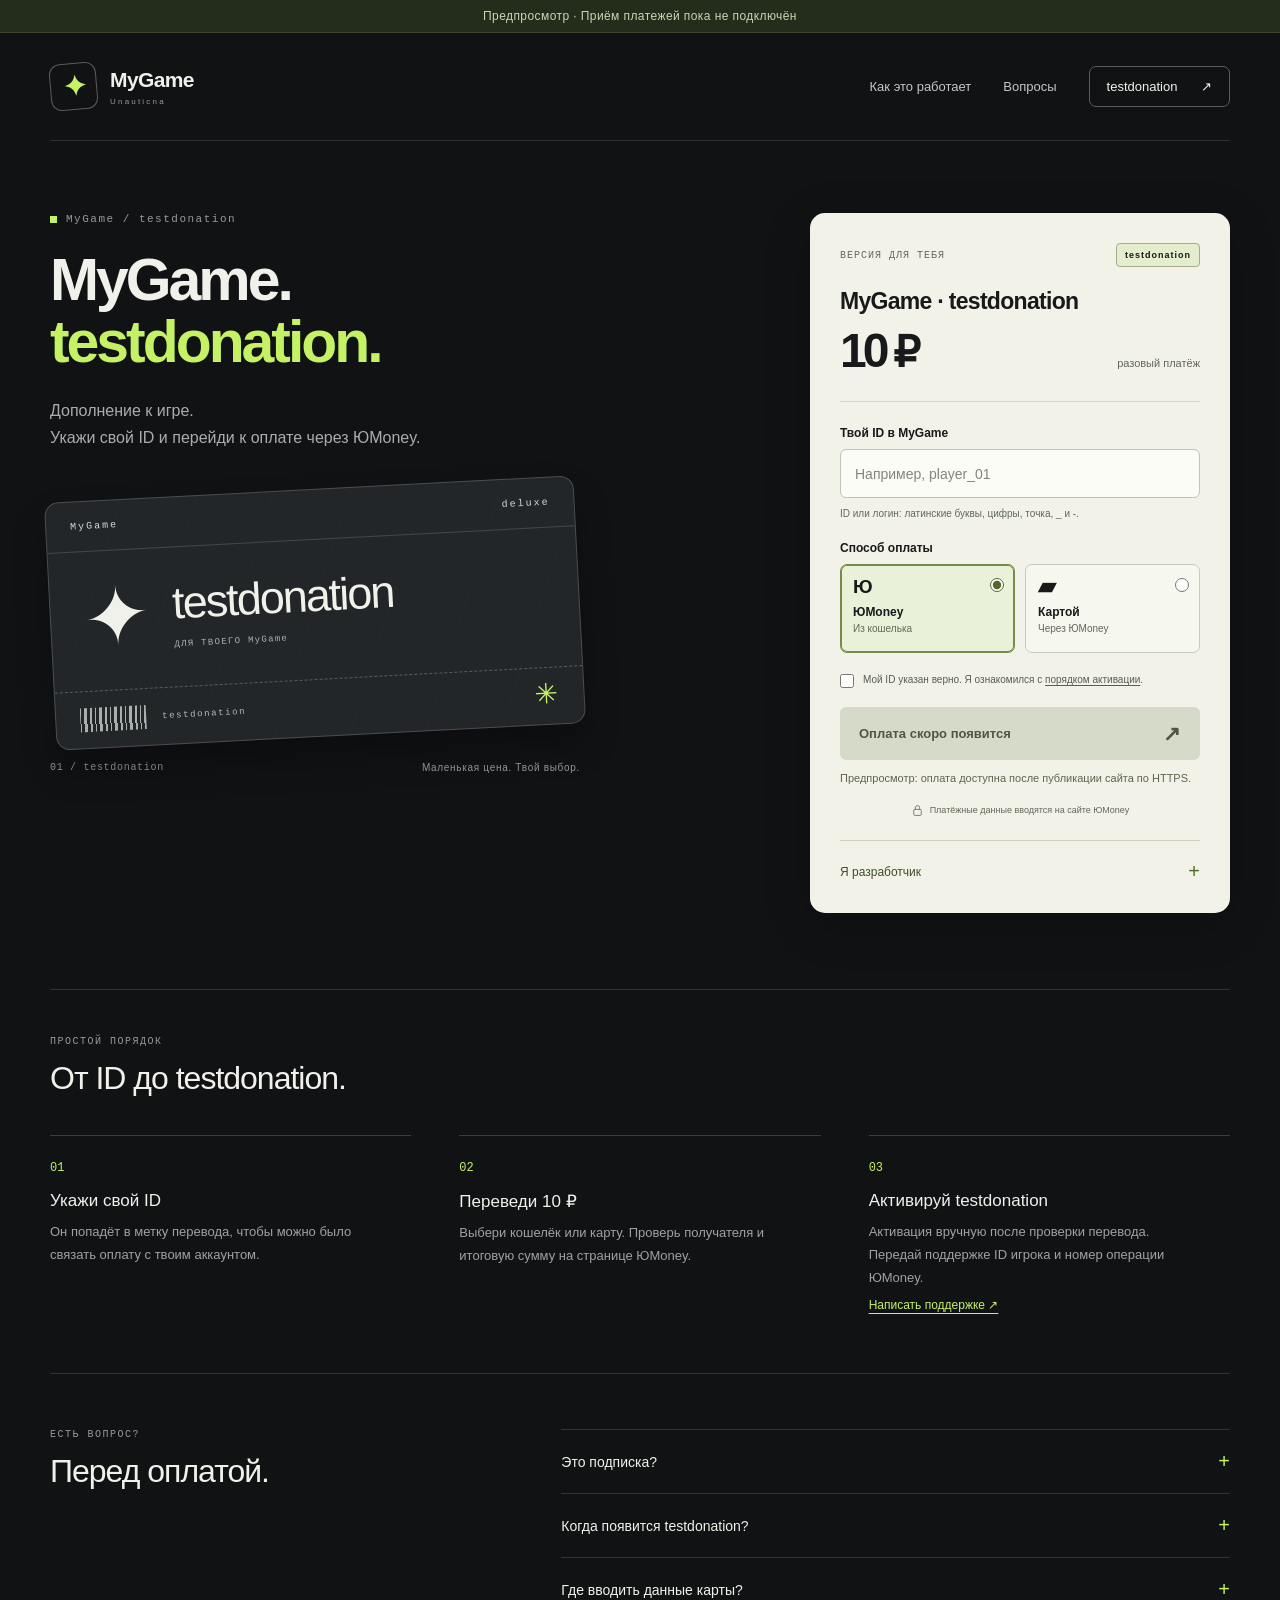
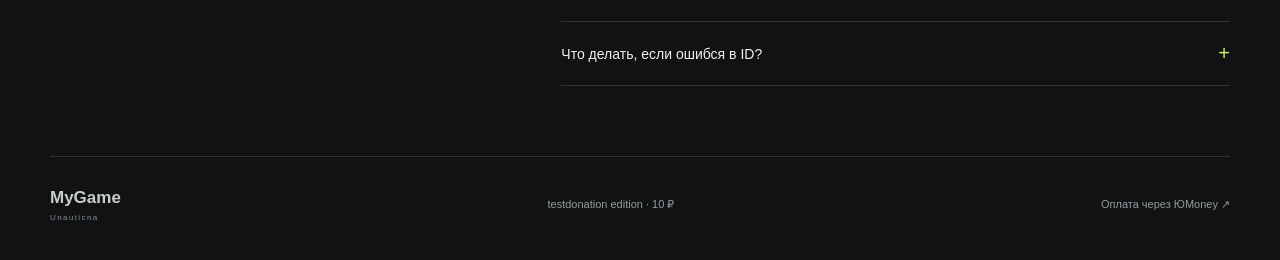
==== index.html @ def8c2e0 "1" ====
<!doctype html>
<html lang="ru">
<head>
  <meta charset="utf-8">
  <meta name="viewport" content="width=device-width, initial-scale=1">
  <meta name="theme-color" content="#111214">
  <meta name="description" content="MyGame · testdonation — 10 ₽. Страница оплаты через ЮMoney.">
  <meta name="referrer" content="strict-origin-when-cross-origin">
  <title>MyGame · testdonation — 10 ₽</title>
  <link rel="icon" type="image/svg+xml" href="./favicon.svg">
  <link rel="stylesheet" href="./styles.css">
  <script src="./config.js" defer></script>
  <script src="./app.js" defer></script>
  <script src="./developer-core.js" defer></script>
  <script src="./developer.js" defer></script>
</head>
<body>
  <div class="preview-banner" id="preview-banner">Предпросмотр · Приём платежей пока не подключён</div>
  <header class="site-header wrap">
    <a class="brand" href="./" aria-label="MyGame — главная"><span class="brand-icon" aria-hidden="true"><span aria-hidden="true">✦</span></span><span>MyGame<small>Unauticna</small></span></a>
    <nav aria-label="Основная навигация"><a href="#how">Как это работает</a><a href="#faq">Вопросы</a><a class="nav-cta" href="#checkout">testdonation <span aria-hidden="true">↗</span></a></nav>
  </header>
  <main>
    <section class="hero wrap" aria-labelledby="hero-title">
      <div class="hero-copy">
        <p class="eyebrow"><span class="tiny-square"></span> MyGame / testdonation</p>
        <h1 id="hero-title">MyGame.<br><span>testdonation.</span></h1>
        <p class="intro">Дополнение к игре.<br>Укажи свой ID и перейди к оплате через ЮMoney.</p>
        <div class="edition-pass" aria-label="Карточка версии MyGame · testdonation">
          <div class="pass-head"><span>MyGame</span><span>deluxe</span></div>
          <div class="pass-content"><span class="pass-monogram" aria-hidden="true"><span aria-hidden="true">✦</span></span><div class="pass-title">testdonation<span>ДЛЯ ТВОЕГО MyGame</span></div></div>
          <div class="pass-bottom"><span class="bar-code" aria-hidden="true"></span><span>testdonation</span><span class="pass-star" aria-hidden="true">✳</span></div>
        </div>
        <p class="visual-caption"><span>01 / testdonation</span><span>Маленькая цена. Твой выбор.</span></p>
      </div>
      <aside class="checkout" id="checkout" aria-labelledby="checkout-title">
        <div class="checkout-top"><p class="eyebrow dark">ВЕРСИЯ ДЛЯ ТЕБЯ</p><span class="edition-tag">testdonation</span></div>
        <h2 id="checkout-title">MyGame · testdonation</h2>
        <div class="price">10 <span>₽</span><small>разовый платёж</small></div>
        <div class="divider"></div>
        <form id="payment-form" method="post" action="https://yoomoney.ru/quickpay/confirm" accept-charset="UTF-8">
          <input type="hidden" name="receiver" id="receiver" value="">
          <input type="hidden" name="quickpay-form" value="button">
          <input type="hidden" name="sum" id="sum" value="10.00">
          <input type="hidden" name="label" id="payment-label" value="">
          <input type="hidden" name="successURL" id="success-url" value="">
          <label class="field-label" for="player-id">Твой ID в MyGame</label>
          <input class="player-input" id="player-id" type="text" placeholder="Например, player_01" autocomplete="off" autocapitalize="none" spellcheck="false" required minlength="1" maxlength="32" pattern="[A-Za-z0-9_.\-]{1,32}" aria-describedby="id-hint">
          <p class="input-hint" id="id-hint">ID или логин: латинские буквы, цифры, точка, _ и -.</p>
          <fieldset class="methods"><legend>Способ оплаты</legend><div class="method-grid">
            <label class="method"><input type="radio" name="paymentType" value="PC" checked><span><b class="method-symbol">Ю</b><strong>ЮMoney</strong><small>Из кошелька</small></span></label>
            <label class="method"><input type="radio" name="paymentType" value="AC"><span><b class="method-symbol card-symbol" aria-hidden="true">▰</b><strong>Картой</strong><small>Через ЮMoney</small></span></label>
          </div></fieldset>
          <label class="consent"><input type="checkbox" id="consent" required><span>Мой ID указан верно. Я ознакомился с <a href="#activation">порядком активации</a>.</span></label>
          <button class="pay-button" id="pay-button" type="submit" disabled><span id="pay-button-label">Оплата скоро появится</span><span aria-hidden="true">↗</span></button>
          <p class="form-message" id="form-message" role="status" aria-live="polite">Приём платежей пока не подключён.</p>
          <p class="secure-note"><svg viewBox="0 0 24 24" fill="none" aria-hidden="true"><rect x="5" y="10" width="14" height="11" rx="2"/><path d="M8 10V7a4 4 0 0 1 8 0v3"/></svg>Платёжные данные вводятся на сайте ЮMoney</p>
        </form>
        <details class="developer-block" id="developer-access" hidden>
          <summary>Я разработчик <span aria-hidden="true">+</span></summary>
          <p class="developer-intro">Получить сертификат testdonation без списания. Введи данные, заданные при настройке режима разработчика.</p>
          <form id="developer-form" autocomplete="off">
            <label class="field-label" for="developer-player">ID разработчика</label>
            <input class="player-input" id="developer-player" type="text" required maxlength="32" pattern="[A-Za-z0-9_.\-]{1,32}" autocomplete="off" spellcheck="false" autocapitalize="none">
            <label class="field-label" for="developer-last4">Последние 4 цифры карты</label>
            <input class="player-input" id="developer-last4" type="password" required minlength="4" maxlength="4" pattern="[0-9]{4}" inputmode="numeric" autocomplete="off" aria-describedby="developer-hint">
            <label class="field-label" for="developer-phone">Телефон с кодом страны</label>
            <input class="player-input" id="developer-phone" type="tel" required maxlength="25" autocomplete="off" placeholder="+7… или +371…" aria-describedby="developer-hint">
            <p class="input-hint" id="developer-hint">Данные сверяются только в браузере. Полный номер карты, срок действия и CVC не нужны. Подтверждение через банк или SMS не выполняется.</p>
            <button class="pay-button" id="developer-issue" type="submit">Получить сертификат <span aria-hidden="true">↓</span></button>
            <p class="form-message" id="developer-message" role="status" aria-live="polite"></p>
          </form>
          <section class="developer-certificate" id="developer-result" hidden tabindex="-1" aria-labelledby="certificate-title">
            <p class="eyebrow dark">СЕРТИФИКАТ РАЗРАБОТЧИКА</p>
            <h3 id="certificate-title">MyGame · testdonation</h3>
            <p class="certificate-status">Оплата не требуется · 0 ₽</p>
            <dl><dt>ID игрока</dt><dd id="certificate-player"></dd><dt>Номер сертификата</dt><dd id="certificate-id"></dd><dt>Создан</dt><dd id="certificate-date"></dd></dl>
            <p class="input-hint">Бесплатная выдача разработчику. Банковская операция не выполнялась.</p>
            <button type="button" class="pay-button" id="developer-download">Скачать сертификат JSON <span aria-hidden="true">↓</span></button>
          </section>
        </details>
        <noscript><p class="noscript">Для оплаты включите JavaScript. Пока он отключён, платёж недоступен.</p></noscript>
      </aside>
    </section>
    <section class="return-panel wrap" id="return-panel" hidden aria-labelledby="return-title" tabindex="-1">
      <span class="return-icon" aria-hidden="true">↩</span><div><p class="eyebrow">ВОЗВРАЩЕНИЕ С ЮMONEY</p><h2 id="return-title">Проверь статус перевода</h2><p>Возврат на сайт не подтверждает оплату. Проверь операцию в ЮMoney. Если перевод завершён, свяжись с поддержкой для активации testdonation.</p><p id="return-order" class="order-code"></p><a class="text-link support-link" hidden>Связаться с поддержкой ↗</a></div>
    </section>
    <section class="how wrap" id="how" aria-labelledby="how-title">
      <div class="section-heading"><p class="eyebrow">ПРОСТОЙ ПОРЯДОК</p><h2 id="how-title">От ID до testdonation.</h2></div>
      <div class="steps">
        <article><span class="step-number">01</span><h3>Укажи свой ID</h3><p>Он попадёт в метку перевода, чтобы можно было связать оплату с твоим аккаунтом.</p></article>
        <article><span class="step-number">02</span><h3>Переведи 10 ₽</h3><p>Выбери кошелёк или карту. Проверь получателя и итоговую сумму на странице ЮMoney.</p></article>
        <article id="activation"><span class="step-number">03</span><h3>Активируй testdonation</h3><p id="activation-text">testdonation активируется вручную после проверки перевода. Передай поддержке ID игрока и номер операции из ЮMoney.</p><a class="text-link support-link" hidden>Написать поддержке ↗</a><p id="support-placeholder" class="muted">Контакт поддержки появится перед запуском оплаты.</p></article>
      </div>
    </section>
    <section class="faq wrap" id="faq" aria-labelledby="faq-title">
      <div class="section-heading"><p class="eyebrow">ЕСТЬ ВОПРОС?</p><h2 id="faq-title">Перед оплатой.</h2></div>
      <div class="faq-items">
        <details><summary>Это подписка?<span aria-hidden="true">+</span></summary><p>Нет. Эта форма предназначена для одного перевода на 10 ₽. Автоматическое повторное списание не подключается.</p></details>
        <details><summary>Когда появится testdonation?<span aria-hidden="true">+</span></summary><p>После проверки поступления перевода и ручной активации разработчиком. Срок и условия уточни у поддержки перед оплатой. Возврат со страницы ЮMoney сам по себе не активирует testdonation.</p></details>
        <details><summary>Где вводить данные карты?<span aria-hidden="true">+</span></summary><p>Для оплаты — только на странице ЮMoney. Отдельный режим разработчика сверяет последние 4 цифры и телефон локально. Полный номер карты, CVC и пароль от кошелька этот сайт не запрашивает.</p></details>
        <details><summary>Что делать, если ошибся в ID?<span aria-hidden="true">+</span></summary><p>Если ещё не оплатил — исправь ID в форме. Если перевод уже завершён — отправь поддержке верный ID и номер операции из истории ЮMoney. Не оплачивай повторно до выяснения статуса.</p></details>
      </div>
    </section>
  </main>
  <footer class="site-footer wrap"><a class="footer-brand" href="./">MyGame<span>Unauticna</span></a><p>testdonation edition · 10 ₽</p><a href="https://yoomoney.ru/" target="_blank" rel="noopener noreferrer">Оплата через ЮMoney ↗</a></footer>
</body>
</html>
---- styles.css ----
@charset "UTF-8";
:root{color-scheme:dark;--bg:#111214;--panel:#1a1c1e;--text:#f1f1ec;--muted:#969a9d;--line:#303236;--accent:#c4f264;--ink:#17191a;--paper:#f2f2e9}
*{box-sizing:border-box}html{scroll-behavior:smooth;scroll-padding-top:30px}body{margin:0;background:var(--bg);color:var(--text);font-family:Inter,Arial,"Helvetica Neue",sans-serif;-webkit-font-smoothing:antialiased}a{color:inherit;text-decoration:none}button,input{font:inherit}button,a,input,summary{-webkit-tap-highlight-color:transparent}button:not(:disabled),summary{cursor:pointer}a:focus-visible,button:focus-visible,summary:focus-visible,input:focus-visible{outline:3px solid #8cb9ff;outline-offset:5px}a:hover{color:var(--accent)}[hidden]{display:none!important}.wrap{width:min(1180px,calc(100% - 80px));margin-inline:auto}.preview-banner{text-align:center;padding:9px 16px;font-size:12px;letter-spacing:.035em;background:#242c1c;color:#c7d8b3;border-bottom:1px solid #3b472e}
.site-header{display:flex;align-items:center;justify-content:space-between;gap:24px;height:108px;border-bottom:1px solid var(--line)}.brand{display:flex;gap:13px;align-items:center;font-size:21px;font-weight:700;letter-spacing:-.6px}.brand small{display:block;color:var(--muted);font-size:8px;letter-spacing:2.2px;margin-top:5px;font-weight:500}.brand-icon{width:47px;height:47px;border:1px solid #5a5d59;display:grid;grid-auto-flow:column;place-content:center;font-size:20px;letter-spacing:-2px;border-radius:11px;transform:rotate(-5deg);color:var(--accent)}.brand-icon span{font-size:28px;line-height:22px;margin:0 1px}nav{display:flex;align-items:center;gap:32px;font-size:13px;color:#c4c6c7}.nav-cta{padding:12px 17px;border:1px solid #5a5c60;border-radius:7px;color:var(--text)}.nav-cta span{margin-left:20px}
.hero{display:grid;grid-template-columns:minmax(0,1fr) 420px;gap:80px;padding-block:72px 76px;align-items:start}.eyebrow{font-family:Consolas,"Courier New",monospace;font-size:11px;letter-spacing:1.5px;font-weight:500;margin:0 0 24px;color:var(--muted);display:flex;align-items:center;gap:9px}.tiny-square{width:7px;height:7px;background:var(--accent)}h1{font-size:clamp(42px,4.6vw,64px);line-height:1.06;letter-spacing:-3px;font-weight:600;margin:0 0 23px}h1>span{color:var(--accent)}.intro{font-size:16px;line-height:1.7;color:#a8adae;margin:0 0 38px}.edition-pass{position:relative;max-width:530px;background:#232629;border:1px solid #494e52;border-radius:14px;overflow:hidden;transform:rotate(-3deg);box-shadow:0 20px 34px #0004}.edition-pass:after{content:"";position:absolute;inset:0;background:repeating-linear-gradient(110deg,transparent 0 70px,#ffffff02 71px 72px);pointer-events:none}.pass-head{display:flex;justify-content:space-between;border-bottom:1px solid #41484d;padding:19px 24px;font-family:Consolas,monospace;font-size:10px;letter-spacing:2px;color:#d4d8d7}.pass-content{display:flex;align-items:center;gap:30px;padding:27px 28px 32px}.pass-monogram{font-size:80px;line-height:1;letter-spacing:-11px;font-weight:800;color:#c4f264;transform:skewY(-7deg)}.pass-monogram>span{font-weight:300;color:#f1f1ec;margin-inline:4px}.pass-title{font-size:45px;letter-spacing:-2px;line-height:1.1;font-weight:500}.pass-title>span{display:block;font-family:Consolas,monospace;letter-spacing:1.3px;font-size:9px;color:#abb1b4;margin-top:12px}.pass-bottom{padding:14px 24px;border-top:1px dashed #545b60;display:flex;align-items:center;gap:16px;font-family:Consolas,monospace;letter-spacing:1.6px;font-size:9px;color:#b3baba}.bar-code{width:66px;height:24px;background:repeating-linear-gradient(90deg,#a8b0ac 0 1px,transparent 1px 4px,#a8b0ac 4px 7px,transparent 7px 10px,#a8b0ac 10px 12px,transparent 12px 15px)}.pass-star{margin-left:auto;color:var(--accent);font-size:28px;line-height:1}.visual-caption{display:flex;justify-content:space-between;gap:12px;max-width:530px;font-size:10px;color:#939a9c;letter-spacing:.7px;margin:25px 0 0}.visual-caption>span:first-child{font-family:Consolas,monospace}
.checkout{background:var(--paper);color:var(--ink);padding:30px;border-radius:15px;box-shadow:0 12px 48px #0003;scroll-margin-top:26px;color-scheme:light}.checkout a:hover{color:#405d1b}.checkout-top{display:flex;align-items:center;justify-content:space-between;gap:15px}.eyebrow.dark{color:#626963;font-size:10px;letter-spacing:1px;margin:0}.edition-tag{border:1px solid #a0ad91;padding:6px 8px;border-radius:4px;font-size:9px;font-weight:700;letter-spacing:1px;background:#e4edcd}.checkout h2{font-size:23px;letter-spacing:-.7px;margin:21px 0 6px}.price{display:flex;align-items:baseline;gap:8px;font-weight:600;font-size:72px;letter-spacing:-4px;line-height:1.25}.price>span{font-size:43px;letter-spacing:-1px}.price>small{font-weight:400;font-size:11px;letter-spacing:0;color:#61665f;margin-left:auto}.divider{border-top:1px solid #d3d6cd;margin:20px 0 24px}.field-label,.methods legend{font-size:12px;font-weight:600;display:block;margin-bottom:9px}.player-input{width:100%;height:49px;padding:12px 14px;border:1px solid #bfc5b9;background:#fbfcf6;color:#17191a;border-radius:6px;font-size:14px}.player-input::placeholder{color:#81877d}.player-input:focus{outline:2px solid #84a44b;outline-offset:1px}.input-hint{font-size:10px;color:#62685e;line-height:1.5;margin:8px 0 20px}.methods{border:0;padding:0;margin:0 0 19px}.methods legend{padding:0}.method-grid{display:grid;grid-template-columns:1fr 1fr;gap:10px}.method{position:relative;cursor:pointer}.method input{position:absolute;top:14px;right:11px;accent-color:#52672c;width:14px;height:14px;margin:0}.method>span{display:block;border:1px solid #c6ccbd;border-radius:7px;padding:12px;background:#f6f7ef;min-height:89px}.method input:checked+span{border-color:#748b49;box-shadow:inset 0 0 0 1px #748b49;background:#e9f1d9}.method input:focus-visible+span{outline:3px solid #5e87c9;outline-offset:2px}.method-symbol{font-size:19px;line-height:1;display:block;margin-bottom:9px;font-weight:800}.card-symbol{font-size:23px;line-height:19px}.method strong{font-size:12px;display:block;font-weight:600}.method small{font-size:10px;color:#616957;margin-top:4px;display:block}.consent{display:flex;gap:9px;align-items:flex-start;font-size:10px;line-height:1.55;color:#585f52;margin-bottom:19px}.consent input{margin:2px 0 0;width:14px;height:14px;flex-shrink:0;accent-color:#52672c}.consent a{text-decoration:underline;text-underline-offset:2px}.pay-button{display:flex;align-items:center;justify-content:space-between;width:100%;border:0;background:#171a14;color:#e4ffb9;padding:16px 19px;font-weight:600;font-size:13px;border-radius:6px;transition:background .15s,transform .15s;min-height:51px}.pay-button:hover:not(:disabled){background:#343f25;transform:translateY(-1px)}.pay-button:disabled{background:#d6dbc9;color:#4d5842;cursor:not-allowed}.pay-button>span:last-child{font-size:21px;line-height:1}.form-message{font-size:11px;line-height:1.5;color:#5c664f;margin:10px 0 0}.form-message:empty{display:none}.secure-note{display:flex;align-items:center;justify-content:center;gap:6px;font-size:9px;margin:17px 0 0;line-height:1.5;color:#606759}.secure-note svg{width:13px;height:13px;stroke:currentColor;stroke-width:1.5;flex-shrink:0}.noscript{font-size:12px;color:#813c19}
.return-panel{border:1px solid #666d50;border-radius:12px;padding:27px;background:#252b20;display:flex;gap:22px;margin-bottom:50px}.return-panel .eyebrow{margin-bottom:8px;color:#c4cfb0}.return-panel h2{margin:0;font-size:24px}.return-panel p:not(.eyebrow){max-width:780px;color:#c4cebb;font-size:14px;line-height:1.6}.return-icon{font-size:33px;color:var(--accent)}.order-code{font-family:Consolas,monospace;overflow-wrap:anywhere}.text-link{color:var(--accent);font-size:12px;text-decoration:underline;text-underline-offset:4px;display:inline-block;margin-top:9px}.how{border-top:1px solid var(--line);padding-block:46px 60px}.section-heading h2{font-size:32px;font-weight:500;letter-spacing:-1px;margin:0}.section-heading .eyebrow{margin-bottom:13px;font-size:10px}.steps{display:grid;grid-template-columns:repeat(3,1fr);margin-top:38px;gap:48px}.steps article{border-top:1px solid #3a3e41;padding-top:21px}.step-number{font-family:Consolas,monospace;font-size:12px;color:var(--accent)}.steps h3{font-weight:500;font-size:17px;margin:16px 0 10px}.steps p{font-size:13px;line-height:1.75;color:#9da3a5;max-width:335px;margin:0}.steps .muted{margin-top:9px;font-size:11px;color:#8e9698}.faq{display:grid;grid-template-columns:1fr 1.55fr;gap:80px;border-top:1px solid var(--line);padding-block:55px 70px}.faq-items{border-top:1px solid var(--line)}details{border-bottom:1px solid var(--line);padding:20px 0}summary{list-style:none;font-size:14px;font-weight:500;display:flex;justify-content:space-between;gap:20px;align-items:center}summary::-webkit-details-marker{display:none}summary>span{font-size:20px;color:var(--accent);font-weight:300}details[open] summary>span{transform:rotate(45deg)}details p{font-size:13px;line-height:1.75;color:#9da3a5;margin:15px 28px 2px 0}.site-footer{border-top:1px solid var(--line);padding-block:30px 38px;display:flex;align-items:center;justify-content:space-between;gap:25px;font-size:11px;color:#969c9d}.footer-brand{font-size:17px;font-weight:600;color:#c9cecb}.footer-brand>span{font-size:8px;font-weight:400;letter-spacing:1.4px;display:block;margin-top:5px;color:#888f91}
@media(min-width:1600px){.hero{padding-block:88px}.wrap{max-width:1240px}.hero{gap:110px;grid-template-columns:minmax(0,1fr) 430px}h1{font-size:70px}}
@media(max-width:1050px){.wrap{width:calc(100% - 48px)}.hero{gap:35px;grid-template-columns:minmax(0,1fr) 380px;padding-top:54px}h1{letter-spacing:-2px}.pass-content{gap:20px;padding-inline:22px}.pass-monogram{font-size:61px;letter-spacing:-8px}.pass-title{font-size:35px}.pass-title>span{font-size:8px;letter-spacing:.5px}.checkout{padding:25px}.steps{gap:30px}.faq{gap:45px}}
@media(max-width:800px){.hero{grid-template-columns:1fr;gap:48px}.hero-copy{max-width:560px;margin:auto;width:100%}h1{font-size:58px}.checkout{width:100%;max-width:560px;margin:auto}.edition-pass{max-width:100%;margin:0 7px}.visual-caption{max-width:100%;margin-top:22px}.pass-content{padding:30px;gap:38px}.pass-monogram{font-size:85px;letter-spacing:-11px}.pass-title{font-size:48px}.pass-title>span{font-size:10px}.steps{gap:24px}.faq{grid-template-columns:1fr;gap:28px}.hero{padding-bottom:55px}.site-header{height:88px}nav{gap:23px}.price>small{font-size:12px}.form-message{font-size:12px}.secure-note{font-size:10px}}
@media(max-width:540px){.wrap{width:calc(100% - 36px)}.preview-banner{font-size:10px}.site-header{height:80px;gap:15px}.brand{font-size:18px;gap:10px}.brand-icon{width:40px;height:40px}.brand small{font-size:7px}.nav-cta{font-size:12px;padding:10px 12px}nav>a:not(.nav-cta){display:none}.nav-cta span{margin-left:12px}.hero{padding-top:40px;gap:38px}h1{font-size:43px;line-height:1.08;letter-spacing:-2px}.eyebrow{font-size:9px;letter-spacing:1.1px;margin-bottom:20px}.intro{font-size:14px;margin-bottom:29px}.pass-head{padding:16px 19px;font-size:8px}.pass-content{padding:24px 20px;gap:25px}.pass-monogram{font-size:62px;letter-spacing:-9px}.pass-title{font-size:37px}.pass-title>span{font-size:7px;letter-spacing:.6px}.pass-bottom{padding:12px 19px;font-size:7px;gap:12px}.bar-code{height:20px;width:48px}.visual-caption{font-size:8px;letter-spacing:.25px}.checkout{padding:24px 21px;border-radius:12px}.checkout h2{font-size:23px}.checkout-top{gap:10px}.price{font-size:68px}.price>small{font-size:10px}.input-hint{font-size:10px}.secure-note{font-size:9px}.steps{grid-template-columns:1fr;gap:28px;margin-top:30px}.steps article{padding-top:18px;position:relative;padding-left:42px}.step-number{position:absolute;left:0;top:23px}.steps h3{margin-top:2px}.steps p{max-width:none}.how{padding-block:35px 40px}.section-heading h2{font-size:28px}.faq{padding-block:35px 42px}.faq summary{font-size:13px}.site-footer{flex-wrap:wrap;row-gap:18px;padding-block:25px}.site-footer>p{margin:0}.site-footer>a:last-child{width:100%}.return-panel{padding:20px;gap:13px}.return-panel h2{font-size:21px}.return-icon{font-size:26px}}
.developer-block{margin-top:23px;padding:19px 0 0;border-top:1px solid #cbd1bf;border-bottom:0}.developer-block summary{font-size:12px;color:#3f4d2c}.developer-block summary>span{color:#526d2c}.developer-block .developer-intro{font-size:11px;color:#5b644f;line-height:1.6;margin:14px 0 17px}.developer-block .field-label{margin-top:15px}.developer-block .player-input{height:43px}.developer-block .input-hint{color:#59634d;font-size:10px;line-height:1.6;margin:12px 0 18px}.developer-block .form-message{color:#526043;font-size:11px;margin:10px 0 0}.developer-certificate{border:1px solid #a5b28d;border-radius:8px;margin-top:20px;padding:19px;background:#e5edda}.developer-certificate h3{font-size:24px;letter-spacing:-.7px;margin:13px 0 8px}.developer-certificate .certificate-status{color:#375216;font-size:12px;font-weight:600;margin:0 0 15px}.developer-certificate dl{font-size:11px;line-height:1.5;margin:0}.developer-certificate dt{color:#636d57;margin-top:11px}.developer-certificate dd{margin:2px 0 0;overflow-wrap:anywhere;font-family:Consolas,monospace;color:#23331a}.developer-certificate .pay-button{font-size:11px;padding:13px}.setup-layout{width:min(700px,calc(100% - 36px));margin:60px auto}.setup-layout h1{font-size:54px}.setup-layout .checkout{max-width:none;width:100%}.setup-layout .field-label{margin-top:20px}.setup-layout .intro{max-width:630px}.setup-layout .input-hint{font-size:12px}.setup-layout h2{margin-top:0}.setup-result{margin-top:25px;border-top:1px solid #cbd1bf;padding-top:14px}.setup-result p,.setup-result li{font-size:13px;line-height:1.7}.setup-result li{margin-bottom:8px}.setup-result ol{padding-left:20px}.setup-footer{font-size:12px;line-height:1.7;color:#9da3a5}@media(max-width:540px){.setup-layout{margin-top:35px}.setup-layout h1{font-size:44px}}
@media(prefers-reduced-motion:reduce){html{scroll-behavior:auto}*,*:before,*:after{transition:none!important;animation:none!important}}

/* Commercial text is entered by the project author and can be longer than Deluxe. */
h1,h2,h3,.intro,.pass-title,.brand,.footer-brand,.edition-tag,.pass-head,.pass-bottom,.visual-caption{overflow-wrap:anywhere}
.brand,.brand>span,.pass-title,.site-footer>p{min-width:0}
.brand-icon,.pass-monogram{flex-shrink:0}
.nav-cta{max-width:180px;overflow-wrap:anywhere}
.site-header{height:auto;min-height:108px;padding-block:18px}
.price{font-size:clamp(30px,4vw,48px);flex-wrap:wrap;gap:8px}
@media(max-width:540px){.brand{flex:1}.site-header{min-height:80px}.nav-cta{max-width:130px}.pass-content{gap:14px}.pass-title{font-size:30px}}
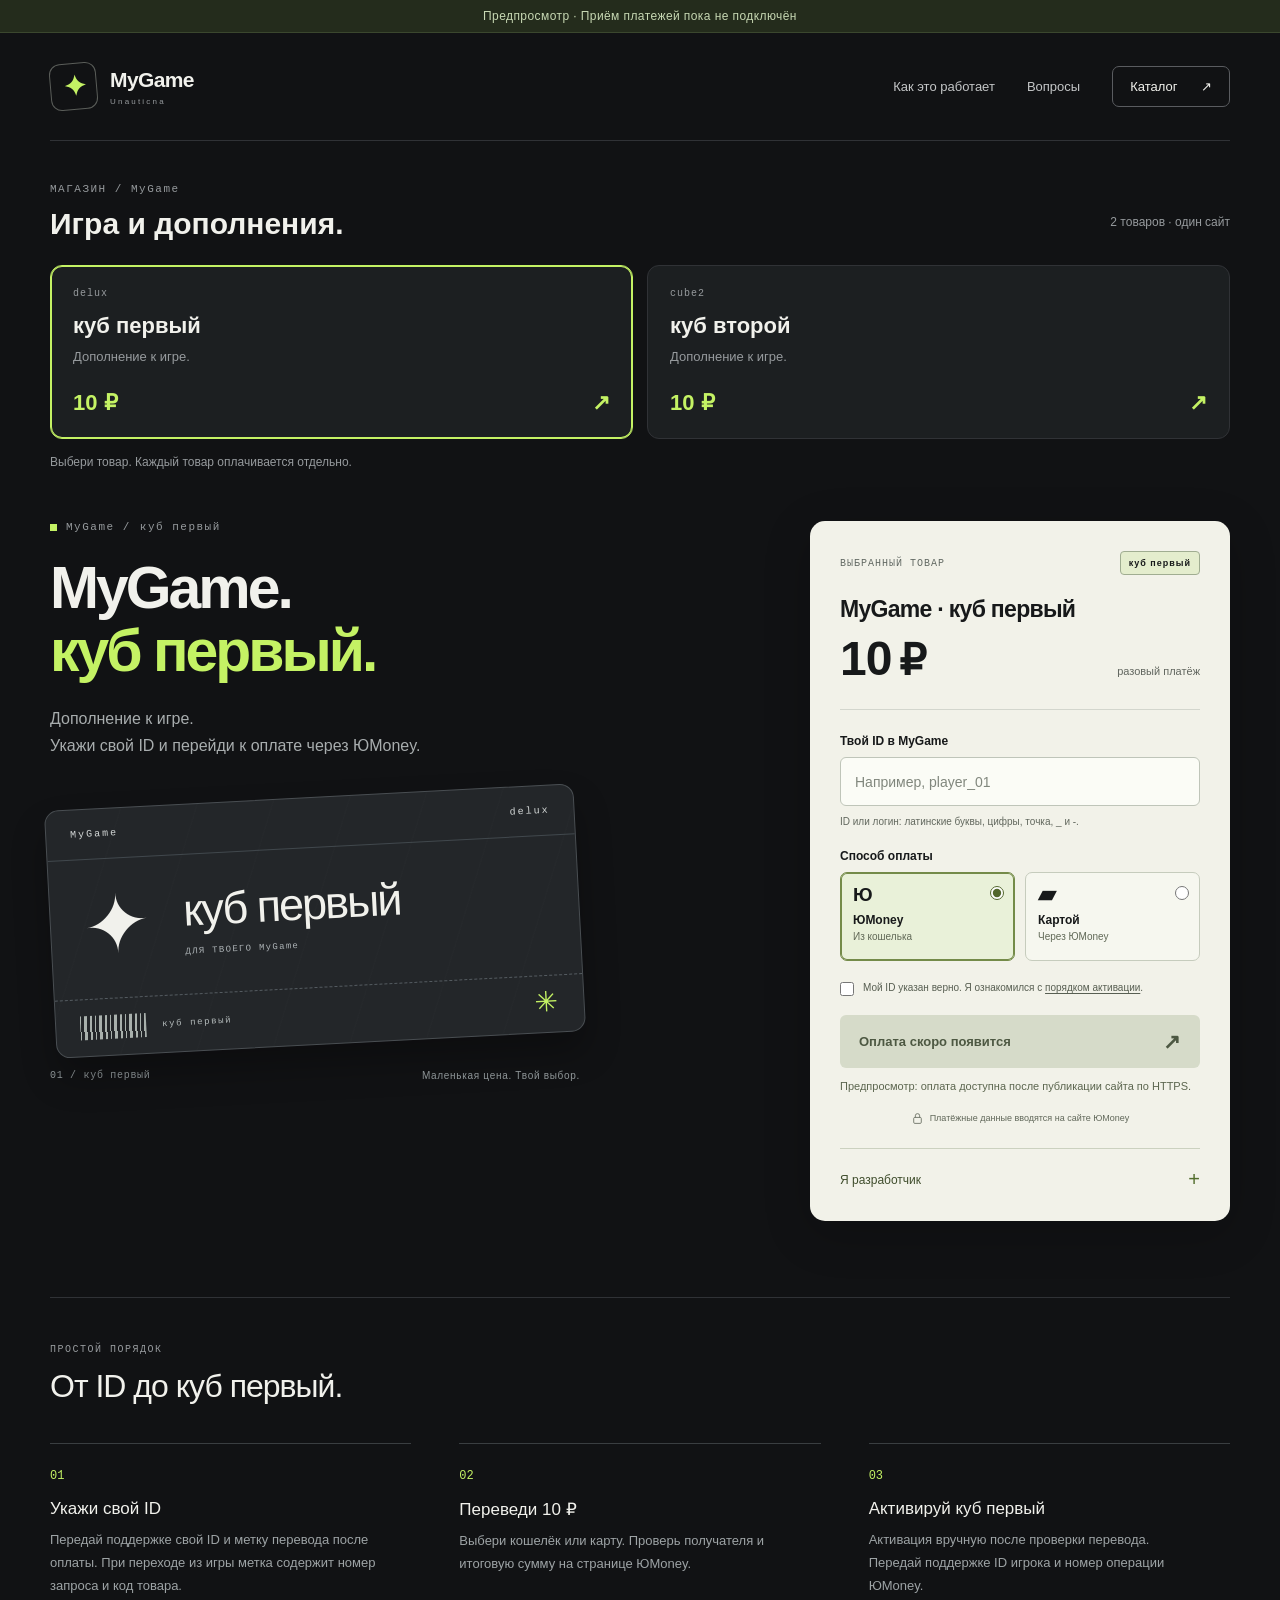
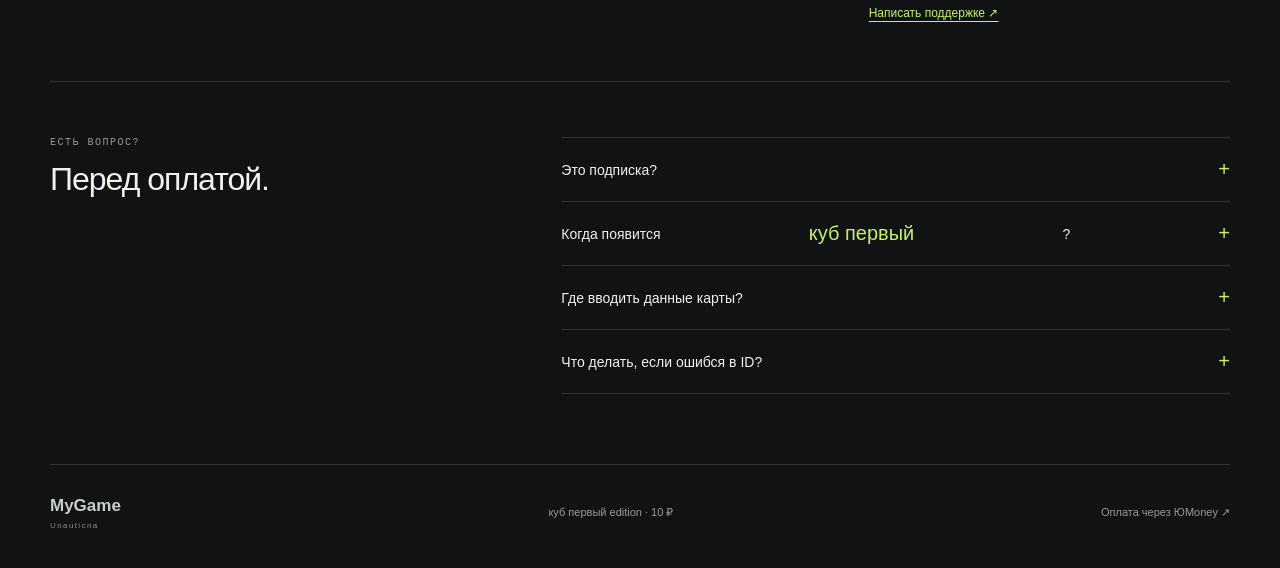
==== commit d302126d: "1" ====
--- a/index.html
+++ b/index.html
@@ -4,9 +4,9 @@
   <meta charset="utf-8">
   <meta name="viewport" content="width=device-width, initial-scale=1">
   <meta name="theme-color" content="#111214">
-  <meta name="description" content="MyGame · testdonation — 10 ₽. Страница оплаты через ЮMoney.">
+  <meta name="description" content="MyGame — игра и дополнения. Каталог и оплата через ЮMoney.">
   <meta name="referrer" content="strict-origin-when-cross-origin">
-  <title>MyGame · testdonation — 10 ₽</title>
+  <title>MyGame — каталог</title>
   <link rel="icon" type="image/svg+xml" href="./favicon.svg">
   <link rel="stylesheet" href="./styles.css">
   <script src="./config.js" defer></script>
@@ -18,25 +18,30 @@
   <div class="preview-banner" id="preview-banner">Предпросмотр · Приём платежей пока не подключён</div>
   <header class="site-header wrap">
     <a class="brand" href="./" aria-label="MyGame — главная"><span class="brand-icon" aria-hidden="true"><span aria-hidden="true">✦</span></span><span>MyGame<small>Unauticna</small></span></a>
-    <nav aria-label="Основная навигация"><a href="#how">Как это работает</a><a href="#faq">Вопросы</a><a class="nav-cta" href="#checkout">testdonation <span aria-hidden="true">↗</span></a></nav>
+    <nav aria-label="Основная навигация"><a href="#how">Как это работает</a><a href="#faq">Вопросы</a><a class="nav-cta" href="#catalog">Каталог <span aria-hidden="true">↗</span></a></nav>
   </header>
   <main>
+    <section class="catalog wrap" id="catalog" aria-labelledby="catalog-title">
+      <div class="catalog-heading"><div><p class="eyebrow">МАГАЗИН / MyGame</p><h2 id="catalog-title">Игра и дополнения.</h2></div><p>2 товаров · один сайт</p></div>
+      <div class="catalog-grid"><a class="catalog-card" data-catalog-product="delux" href="?product=delux#checkout"><span class="catalog-id">delux</span><h3>куб первый</h3><p>Дополнение к игре.</p><strong>10 ₽ <span aria-hidden="true">↗</span></strong></a><a class="catalog-card" data-catalog-product="cube2" href="?product=cube2#checkout"><span class="catalog-id">cube2</span><h3>куб второй</h3><p>Дополнение к игре.</p><strong>10 ₽ <span aria-hidden="true">↗</span></strong></a></div>
+      <p class="catalog-note">Выбери товар. Каждый товар оплачивается отдельно.</p>
+    </section>
     <section class="hero wrap" aria-labelledby="hero-title">
       <div class="hero-copy">
-        <p class="eyebrow"><span class="tiny-square"></span> MyGame / testdonation</p>
-        <h1 id="hero-title">MyGame.<br><span>testdonation.</span></h1>
-        <p class="intro">Дополнение к игре.<br>Укажи свой ID и перейди к оплате через ЮMoney.</p>
-        <div class="edition-pass" aria-label="Карточка версии MyGame · testdonation">
-          <div class="pass-head"><span>MyGame</span><span>deluxe</span></div>
-          <div class="pass-content"><span class="pass-monogram" aria-hidden="true"><span aria-hidden="true">✦</span></span><div class="pass-title">testdonation<span>ДЛЯ ТВОЕГО MyGame</span></div></div>
-          <div class="pass-bottom"><span class="bar-code" aria-hidden="true"></span><span>testdonation</span><span class="pass-star" aria-hidden="true">✳</span></div>
+        <p class="eyebrow"><span class="tiny-square"></span> MyGame / <span data-product-field="title">куб первый</span></p>
+        <h1 id="hero-title">MyGame.<br><span><span data-product-field="title">куб первый</span>.</span></h1>
+        <p class="intro"><span data-product-field="description">Дополнение к игре.</span><br>Укажи свой ID и перейди к оплате через ЮMoney.</p>
+        <div class="edition-pass" aria-label="Выбранный товар">
+          <div class="pass-head"><span>MyGame</span><span><span data-product-field="id">delux</span></span></div>
+          <div class="pass-content"><span class="pass-monogram" aria-hidden="true"><span aria-hidden="true">✦</span></span><div class="pass-title"><span data-product-field="title">куб первый</span><span>ДЛЯ ТВОЕГО MyGame</span></div></div>
+          <div class="pass-bottom"><span class="bar-code" aria-hidden="true"></span><span><span data-product-field="title">куб первый</span></span><span class="pass-star" aria-hidden="true">✳</span></div>
         </div>
-        <p class="visual-caption"><span>01 / testdonation</span><span>Маленькая цена. Твой выбор.</span></p>
+        <p class="visual-caption"><span>01 / <span data-product-field="title">куб первый</span></span><span>Маленькая цена. Твой выбор.</span></p>
       </div>
       <aside class="checkout" id="checkout" aria-labelledby="checkout-title">
-        <div class="checkout-top"><p class="eyebrow dark">ВЕРСИЯ ДЛЯ ТЕБЯ</p><span class="edition-tag">testdonation</span></div>
-        <h2 id="checkout-title">MyGame · testdonation</h2>
-        <div class="price">10 <span>₽</span><small>разовый платёж</small></div>
+        <div class="checkout-top"><p class="eyebrow dark">ВЫБРАННЫЙ ТОВАР</p><span class="edition-tag"><span data-product-field="title">куб первый</span></span></div>
+        <h2 id="checkout-title">MyGame · <span data-product-field="title">куб первый</span></h2>
+        <div class="price"><span data-product-field="price">10</span> <span>₽</span><small>разовый платёж</small></div>
         <div class="divider"></div>
         <form id="payment-form" method="post" action="https://yoomoney.ru/quickpay/confirm" accept-charset="UTF-8">
           <input type="hidden" name="receiver" id="receiver" value="">
@@ -58,7 +63,7 @@
         </form>
         <details class="developer-block" id="developer-access" hidden>
           <summary>Я разработчик <span aria-hidden="true">+</span></summary>
-          <p class="developer-intro">Получить сертификат testdonation без списания. Введи данные, заданные при настройке режима разработчика.</p>
+          <p class="developer-intro">Получить сертификат <span data-product-field="title">куб первый</span> без списания. Введи данные, заданные при настройке режима разработчика.</p>
           <form id="developer-form" autocomplete="off">
             <label class="field-label" for="developer-player">ID разработчика</label>
             <input class="player-input" id="developer-player" type="text" required maxlength="32" pattern="[A-Za-z0-9_.\-]{1,32}" autocomplete="off" spellcheck="false" autocapitalize="none">
@@ -72,7 +77,7 @@
           </form>
           <section class="developer-certificate" id="developer-result" hidden tabindex="-1" aria-labelledby="certificate-title">
             <p class="eyebrow dark">СЕРТИФИКАТ РАЗРАБОТЧИКА</p>
-            <h3 id="certificate-title">MyGame · testdonation</h3>
+            <h3 id="certificate-title">MyGame · <span data-product-field="title">куб первый</span></h3>
             <p class="certificate-status">Оплата не требуется · 0 ₽</p>
             <dl><dt>ID игрока</dt><dd id="certificate-player"></dd><dt>Номер сертификата</dt><dd id="certificate-id"></dd><dt>Создан</dt><dd id="certificate-date"></dd></dl>
             <p class="input-hint">Бесплатная выдача разработчику. Банковская операция не выполнялась.</p>
@@ -83,26 +88,26 @@
       </aside>
     </section>
     <section class="return-panel wrap" id="return-panel" hidden aria-labelledby="return-title" tabindex="-1">
-      <span class="return-icon" aria-hidden="true">↩</span><div><p class="eyebrow">ВОЗВРАЩЕНИЕ С ЮMONEY</p><h2 id="return-title">Проверь статус перевода</h2><p>Возврат на сайт не подтверждает оплату. Проверь операцию в ЮMoney. Если перевод завершён, свяжись с поддержкой для активации testdonation.</p><p id="return-order" class="order-code"></p><a class="text-link support-link" hidden>Связаться с поддержкой ↗</a></div>
+      <span class="return-icon" aria-hidden="true">↩</span><div><p class="eyebrow">ВОЗВРАЩЕНИЕ С ЮMONEY</p><h2 id="return-title">Проверь статус перевода</h2><p>Возврат на сайт не подтверждает оплату. Проверь операцию в ЮMoney. Если перевод завершён, свяжись с поддержкой для активации <span data-product-field="title">куб первый</span>.</p><p id="return-order" class="order-code"></p><a class="text-link support-link" hidden>Связаться с поддержкой ↗</a></div>
     </section>
     <section class="how wrap" id="how" aria-labelledby="how-title">
-      <div class="section-heading"><p class="eyebrow">ПРОСТОЙ ПОРЯДОК</p><h2 id="how-title">От ID до testdonation.</h2></div>
+      <div class="section-heading"><p class="eyebrow">ПРОСТОЙ ПОРЯДОК</p><h2 id="how-title">От ID до <span data-product-field="title">куб первый</span>.</h2></div>
       <div class="steps">
-        <article><span class="step-number">01</span><h3>Укажи свой ID</h3><p>Он попадёт в метку перевода, чтобы можно было связать оплату с твоим аккаунтом.</p></article>
-        <article><span class="step-number">02</span><h3>Переведи 10 ₽</h3><p>Выбери кошелёк или карту. Проверь получателя и итоговую сумму на странице ЮMoney.</p></article>
-        <article id="activation"><span class="step-number">03</span><h3>Активируй testdonation</h3><p id="activation-text">testdonation активируется вручную после проверки перевода. Передай поддержке ID игрока и номер операции из ЮMoney.</p><a class="text-link support-link" hidden>Написать поддержке ↗</a><p id="support-placeholder" class="muted">Контакт поддержки появится перед запуском оплаты.</p></article>
+        <article><span class="step-number">01</span><h3>Укажи свой ID</h3><p>Передай поддержке свой ID и метку перевода после оплаты. При переходе из игры метка содержит номер запроса и код товара.</p></article>
+        <article><span class="step-number">02</span><h3>Переведи <span data-product-field="price">10</span> ₽</h3><p>Выбери кошелёк или карту. Проверь получателя и итоговую сумму на странице ЮMoney.</p></article>
+        <article id="activation"><span class="step-number">03</span><h3>Активируй <span data-product-field="title">куб первый</span></h3><p id="activation-text"><span data-product-field="title">куб первый</span> активируется вручную после проверки перевода. Передай поддержке ID игрока и номер операции из ЮMoney.</p><a class="text-link support-link" hidden>Написать поддержке ↗</a><p id="support-placeholder" class="muted">Контакт поддержки появится перед запуском оплаты.</p></article>
       </div>
     </section>
     <section class="faq wrap" id="faq" aria-labelledby="faq-title">
       <div class="section-heading"><p class="eyebrow">ЕСТЬ ВОПРОС?</p><h2 id="faq-title">Перед оплатой.</h2></div>
       <div class="faq-items">
-        <details><summary>Это подписка?<span aria-hidden="true">+</span></summary><p>Нет. Эта форма предназначена для одного перевода на 10 ₽. Автоматическое повторное списание не подключается.</p></details>
-        <details><summary>Когда появится testdonation?<span aria-hidden="true">+</span></summary><p>После проверки поступления перевода и ручной активации разработчиком. Срок и условия уточни у поддержки перед оплатой. Возврат со страницы ЮMoney сам по себе не активирует testdonation.</p></details>
+        <details><summary>Это подписка?<span aria-hidden="true">+</span></summary><p>Нет. Эта форма предназначена для одного перевода на <span data-product-field="price">10</span> ₽. Автоматическое повторное списание не подключается.</p></details>
+        <details><summary>Когда появится <span data-product-field="title">куб первый</span>?<span aria-hidden="true">+</span></summary><p>После проверки поступления перевода и ручной активации разработчиком. Срок и условия уточни у поддержки перед оплатой. Возврат со страницы ЮMoney сам по себе не активирует <span data-product-field="title">куб первый</span>.</p></details>
         <details><summary>Где вводить данные карты?<span aria-hidden="true">+</span></summary><p>Для оплаты — только на странице ЮMoney. Отдельный режим разработчика сверяет последние 4 цифры и телефон локально. Полный номер карты, CVC и пароль от кошелька этот сайт не запрашивает.</p></details>
         <details><summary>Что делать, если ошибся в ID?<span aria-hidden="true">+</span></summary><p>Если ещё не оплатил — исправь ID в форме. Если перевод уже завершён — отправь поддержке верный ID и номер операции из истории ЮMoney. Не оплачивай повторно до выяснения статуса.</p></details>
       </div>
     </section>
   </main>
-  <footer class="site-footer wrap"><a class="footer-brand" href="./">MyGame<span>Unauticna</span></a><p>testdonation edition · 10 ₽</p><a href="https://yoomoney.ru/" target="_blank" rel="noopener noreferrer">Оплата через ЮMoney ↗</a></footer>
+  <footer class="site-footer wrap"><a class="footer-brand" href="./">MyGame<span>Unauticna</span></a><p><span data-product-field="title">куб первый</span> edition · <span data-product-field="price">10</span> ₽</p><a href="https://yoomoney.ru/" target="_blank" rel="noopener noreferrer">Оплата через ЮMoney ↗</a></footer>
 </body>
 </html>
--- a/styles.css
+++ b/styles.css
@@ -20,3 +20,7 @@
 .site-header{height:auto;min-height:108px;padding-block:18px}
 .price{font-size:clamp(30px,4vw,48px);flex-wrap:wrap;gap:8px}
 @media(max-width:540px){.brand{flex:1}.site-header{min-height:80px}.nav-cta{max-width:130px}.pass-content{gap:14px}.pass-title{font-size:30px}}
+
+.catalog{padding-top:42px}.catalog-heading{display:flex;justify-content:space-between;align-items:end;gap:24px}.catalog-heading h2{font-size:30px;margin:0}.catalog-heading .eyebrow{margin-bottom:12px}.catalog-heading>p,.catalog-note{color:var(--muted);font-size:12px}.catalog-grid{display:grid;grid-template-columns:repeat(auto-fit,minmax(210px,1fr));gap:14px;margin-top:24px}.catalog-card{display:flex;flex-direction:column;padding:22px;border:1px solid var(--line);border-radius:12px;background:#1c1f21;min-width:0;overflow-wrap:anywhere;transition:border-color .15s,background .15s}.catalog-card:hover{border-color:var(--accent);background:#252b24}.catalog-card[aria-current=true]{border-color:var(--accent);box-shadow:inset 0 0 0 1px var(--accent)}.catalog-id{font:10px Consolas,monospace;color:var(--muted);letter-spacing:1px}.catalog-card h3{font-size:22px;line-height:1.2;margin:14px 0 8px}.catalog-card p{color:var(--muted);font-size:13px;line-height:1.6;flex:1;margin:0 0 22px}.catalog-card strong{display:flex;justify-content:space-between;color:var(--accent);font-size:22px}.catalog-note{margin-top:16px}.hero{padding-top:40px}.pass-title [data-product-field]{font:inherit;color:inherit;letter-spacing:inherit;margin:0;display:inline}.price>[data-product-field]{font:inherit;color:inherit}.pass-monogram{letter-spacing:0}
+@media(max-width:540px){.catalog-heading{align-items:start;flex-direction:column;gap:4px}.catalog-grid{grid-template-columns:1fr 1fr;gap:10px}.catalog-card{padding:14px}.catalog-card h3{font-size:18px}.catalog-card p{font-size:12px}.catalog-card strong{font-size:20px}}
+@media(max-width:360px){.catalog-grid{grid-template-columns:1fr}}
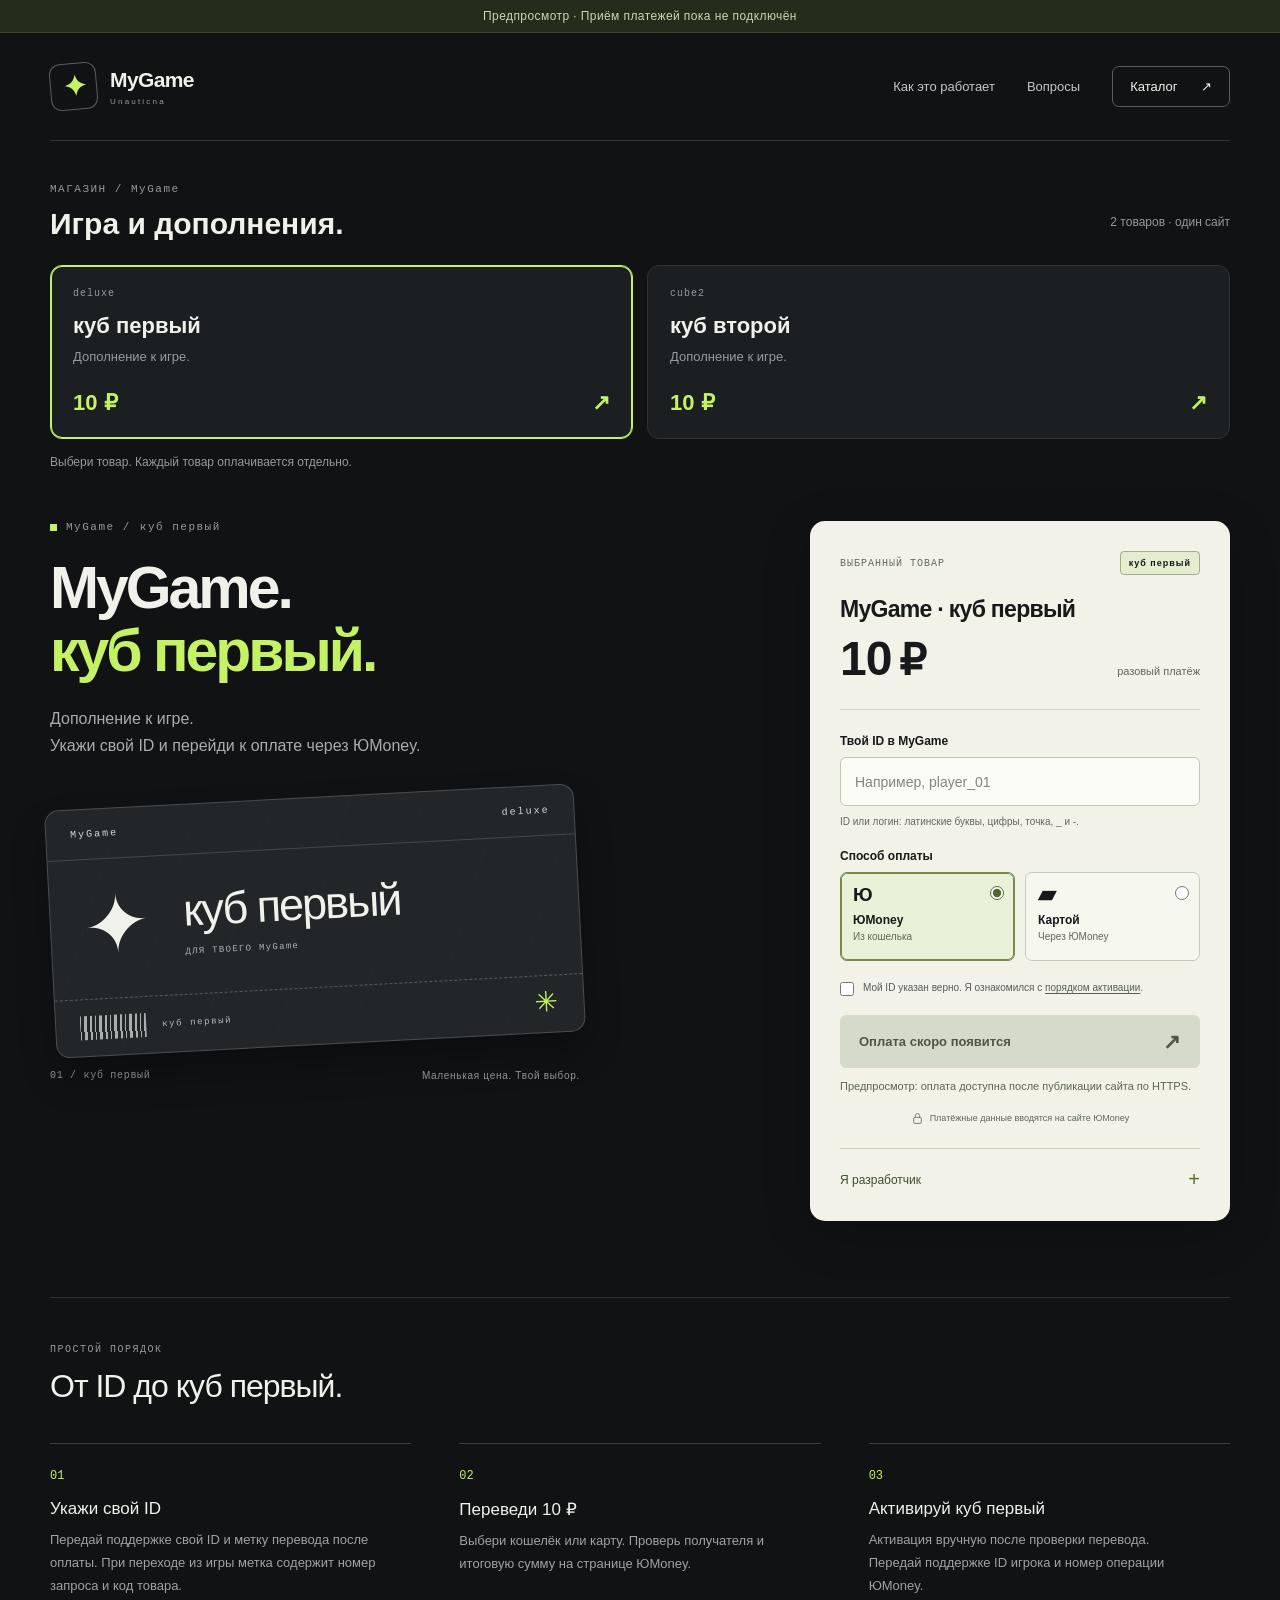
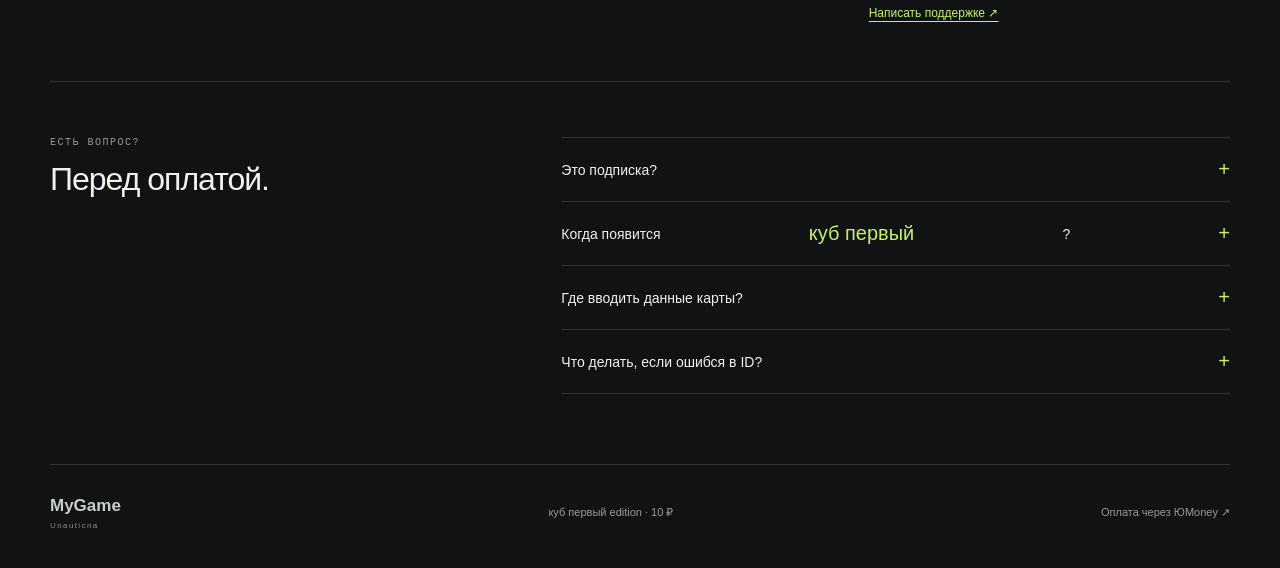
==== commit 33ef5da1: "1" ====
--- a/index.html
+++ b/index.html
@@ -23,7 +23,7 @@
   <main>
     <section class="catalog wrap" id="catalog" aria-labelledby="catalog-title">
       <div class="catalog-heading"><div><p class="eyebrow">МАГАЗИН / MyGame</p><h2 id="catalog-title">Игра и дополнения.</h2></div><p>2 товаров · один сайт</p></div>
-      <div class="catalog-grid"><a class="catalog-card" data-catalog-product="delux" href="?product=delux#checkout"><span class="catalog-id">delux</span><h3>куб первый</h3><p>Дополнение к игре.</p><strong>10 ₽ <span aria-hidden="true">↗</span></strong></a><a class="catalog-card" data-catalog-product="cube2" href="?product=cube2#checkout"><span class="catalog-id">cube2</span><h3>куб второй</h3><p>Дополнение к игре.</p><strong>10 ₽ <span aria-hidden="true">↗</span></strong></a></div>
+      <div class="catalog-grid"><a class="catalog-card" data-catalog-product="deluxe" href="?product=deluxe#checkout"><span class="catalog-id">deluxe</span><h3>куб первый</h3><p>Дополнение к игре.</p><strong>10 ₽ <span aria-hidden="true">↗</span></strong></a><a class="catalog-card" data-catalog-product="cube2" href="?product=cube2#checkout"><span class="catalog-id">cube2</span><h3>куб второй</h3><p>Дополнение к игре.</p><strong>10 ₽ <span aria-hidden="true">↗</span></strong></a></div>
       <p class="catalog-note">Выбери товар. Каждый товар оплачивается отдельно.</p>
     </section>
     <section class="hero wrap" aria-labelledby="hero-title">
@@ -32,7 +32,7 @@
         <h1 id="hero-title">MyGame.<br><span><span data-product-field="title">куб первый</span>.</span></h1>
         <p class="intro"><span data-product-field="description">Дополнение к игре.</span><br>Укажи свой ID и перейди к оплате через ЮMoney.</p>
         <div class="edition-pass" aria-label="Выбранный товар">
-          <div class="pass-head"><span>MyGame</span><span><span data-product-field="id">delux</span></span></div>
+          <div class="pass-head"><span>MyGame</span><span><span data-product-field="id">deluxe</span></span></div>
           <div class="pass-content"><span class="pass-monogram" aria-hidden="true"><span aria-hidden="true">✦</span></span><div class="pass-title"><span data-product-field="title">куб первый</span><span>ДЛЯ ТВОЕГО MyGame</span></div></div>
           <div class="pass-bottom"><span class="bar-code" aria-hidden="true"></span><span><span data-product-field="title">куб первый</span></span><span class="pass-star" aria-hidden="true">✳</span></div>
         </div>
